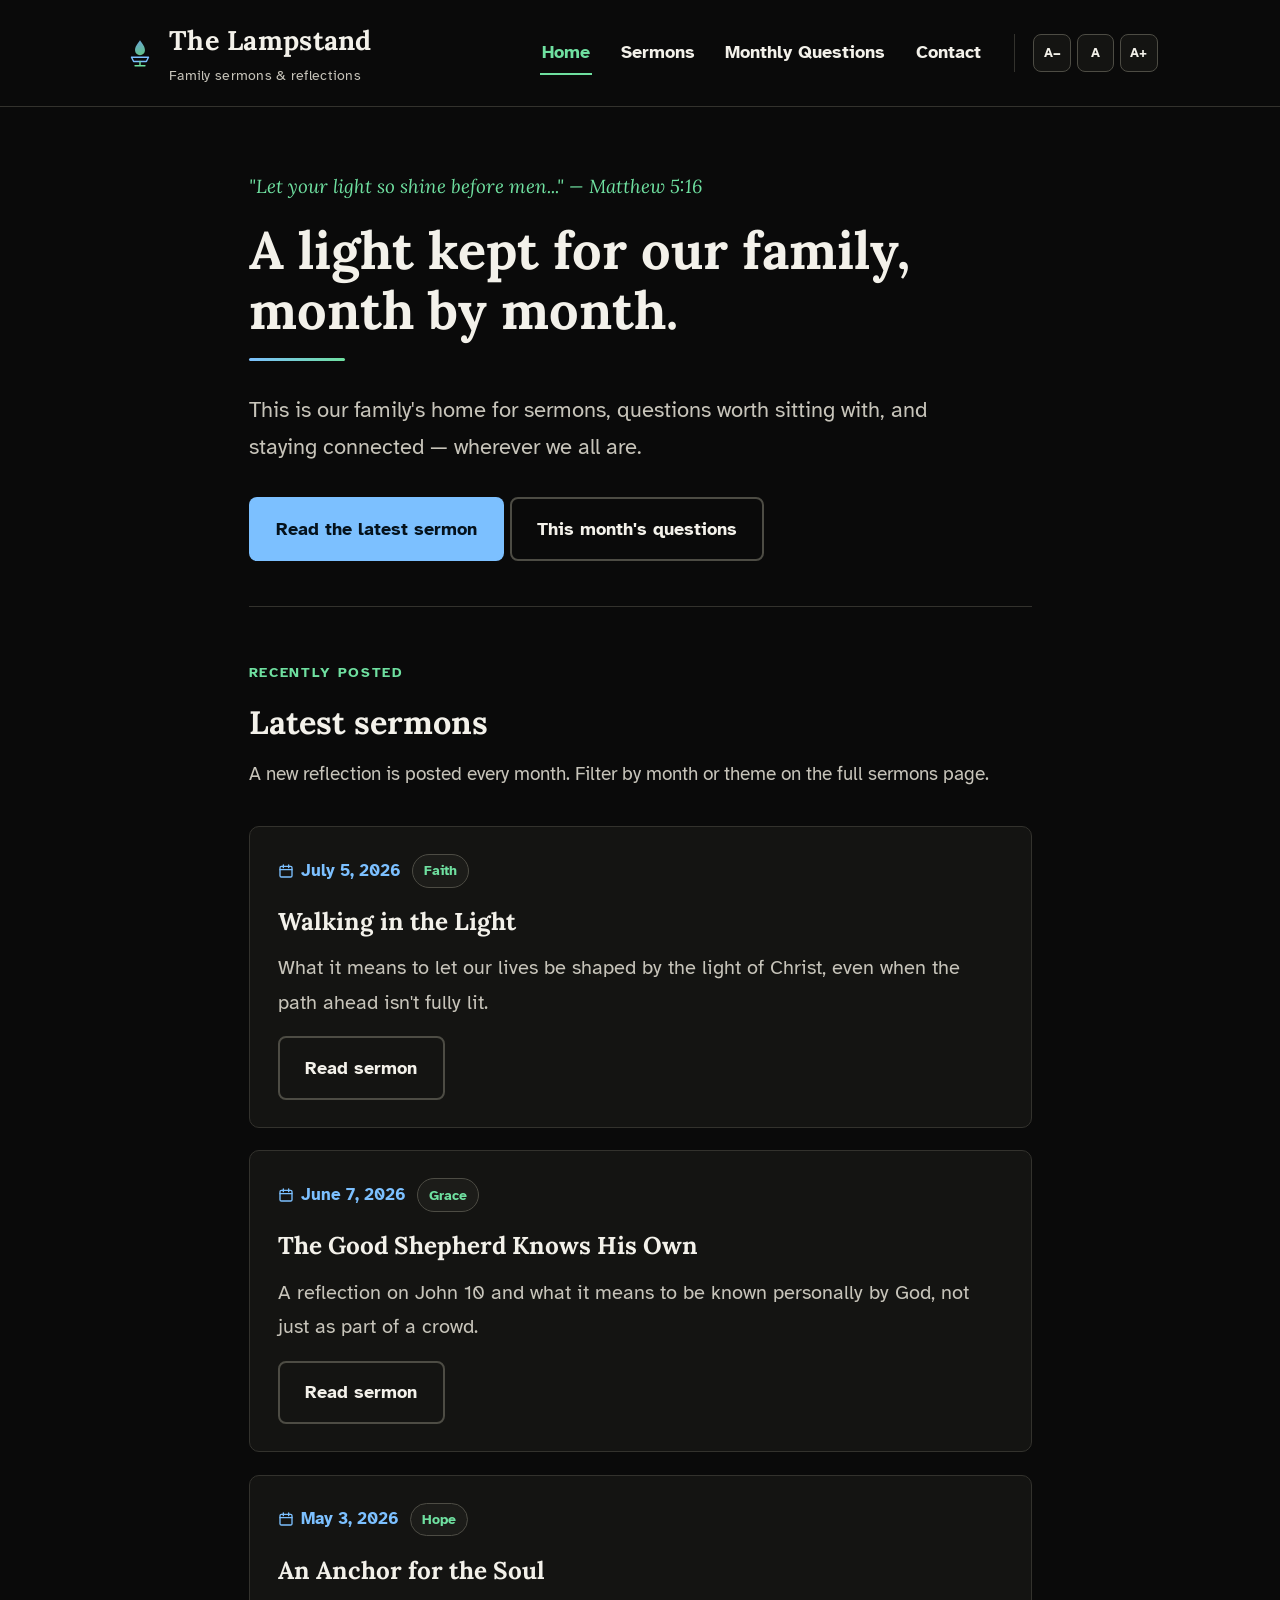
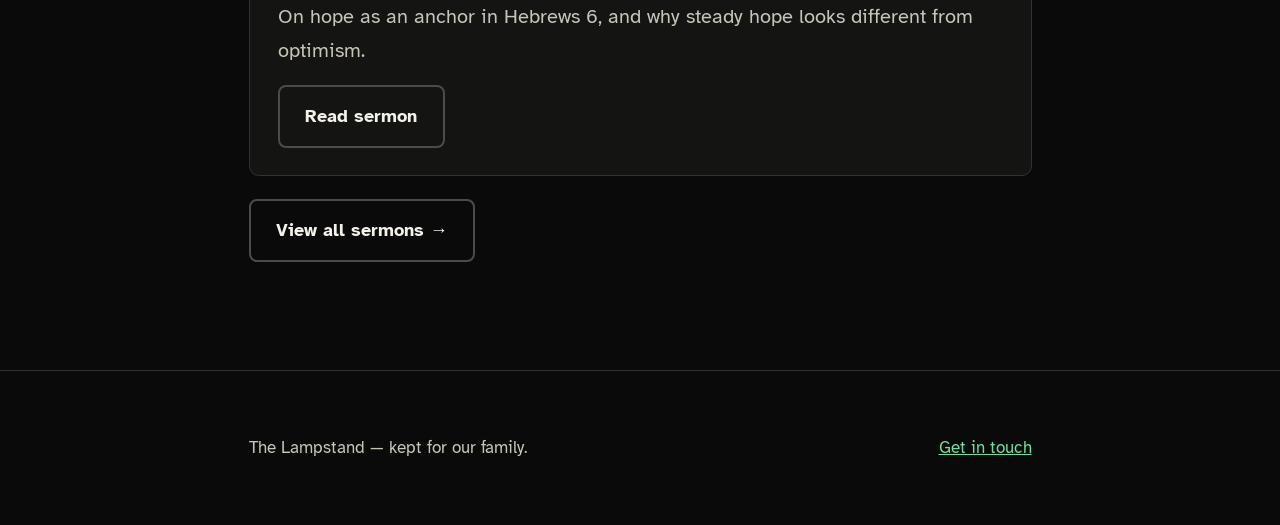
==== index.html @ 85ec052c "initial site" ====
<!DOCTYPE html>
<html lang="en">
<head>
<meta charset="UTF-8" />
<meta name="viewport" content="width=device-width, initial-scale=1.0" />
<title>The Lampstand — Family Sermons &amp; Reflections</title>
<meta name="description" content="Monthly family sermons, reflection questions, and a place to stay connected in faith together." />
<link rel="preconnect" href="https://fonts.googleapis.com">
<link rel="preconnect" href="https://fonts.gstatic.com" crossorigin>
<link href="https://fonts.googleapis.com/css2?family=Atkinson+Hyperlegible:ital,wght@0,400;0,700;1,400&family=Lora:ital,wght@0,500;0,600;0,700;1,600&display=swap" rel="stylesheet">
<link rel="stylesheet" href="styles.css" />
</head>
<body data-page="home">
<a href="#main" class="skip-link">Skip to main content</a>

<header class="site-header">
  <div class="header-inner">
    <a class="brand" href="index.html">
      <svg class="lamp-icon" viewBox="0 0 48 48" fill="none" aria-hidden="true">
        <path class="flame-glow" d="M24 6C20 12 17 15 17 20a7 7 0 0 0 14 0c0-5-3-8-7-14Z" fill="url(#flameGrad)"/>
        <path d="M12 30h24l-3 6H15l-3-6Z" stroke="#7cc0ff" stroke-width="2" stroke-linejoin="round"/>
        <path d="M24 36v6M17 42h14" stroke="#6fe0a0" stroke-width="2" stroke-linecap="round"/>
        <defs>
          <linearGradient id="flameGrad" x1="17" y1="6" x2="24" y2="27" gradientUnits="userSpaceOnUse">
            <stop stop-color="#7cc0ff"/>
            <stop offset="1" stop-color="#6fe0a0"/>
          </linearGradient>
        </defs>
      </svg>
      <span>
        <span class="brand-name">The Lampstand</span>
        <span class="brand-tagline">Family sermons &amp; reflections</span>
      </span>
    </a>

    <button class="nav-toggle" aria-expanded="false" aria-controls="site-nav">
      <span class="visually-hidden">Toggle menu</span>
      ☰ Menu
    </button>

    <nav class="site-nav" id="site-nav" aria-label="Main">
      <a href="index.html" aria-current="page">Home</a>
      <a href="sermons.html">Sermons</a>
      <a href="questions.html">Monthly Questions</a>
      <a href="contact.html">Contact</a>
      <div class="text-size-control" role="group" aria-label="Adjust text size">
        <button type="button" data-font-dec aria-label="Decrease text size">A−</button>
        <button type="button" data-font-reset aria-label="Reset text size">A</button>
        <button type="button" data-font-inc aria-label="Increase text size">A+</button>
      </div>
    </nav>
  </div>
</header>

<main id="main">
  <div class="wrap">
    <section class="hero">
      <p class="hero-verse">"Let your light so shine before men..." — Matthew 5:16</p>
      <h1>A light kept for our family, month by month.</h1>
      <hr class="rule" />
      <p class="lead">This is our family's home for sermons, questions worth sitting with, and staying connected — wherever we all are.</p>
      <a class="btn btn-primary" href="sermons.html">Read the latest sermon</a>
      <a class="btn btn-outline" href="questions.html">This month's questions</a>
    </section>
  </div>

  <div class="wrap">
    <section aria-labelledby="latest-heading">
      <p class="eyebrow">Recently posted</p>
      <h2 class="section-heading" id="latest-heading">Latest sermons</h2>
      <p class="section-sub">A new reflection is posted every month. Filter by month or theme on the full sermons page.</p>
      <div id="latest-sermons" class="card-list"></div>
      <a class="btn btn-outline" href="sermons.html">View all sermons →</a>
    </section>
  </div>
</main>

<footer class="site-footer">
  <div class="wrap">
    <p>The Lampstand — kept for our family.</p>
    <p><a href="contact.html">Get in touch</a></p>
  </div>
</footer>

<script src="data.js"></script>
<script src="script.js"></script>
</body>
</html>
---- styles.css ----
/* =========================================================
   THE LAMPSTAND — stylesheet
   Palette: near-black backdrop, warm-white text, blue + green accents.
   Built for readability: large type, high contrast, visible focus.
   ========================================================= */

:root {
  /* Colors */
  --color-bg: #0a0a0a;
  --color-bg-elevated: #141412;
  --color-bg-elevated-2: #1c1c19;
  --color-text: #f3f1ea;
  --color-text-muted: #c7c4ba;
  --color-blue: #7cc0ff;
  --color-blue-dim: #4a90d9;
  --color-green: #6fe0a0;
  --color-green-dim: #3fae74;
  --color-border: #33322d;
  --color-border-strong: #4d4c44;
  --color-focus: #9fd6ff;

  /* Type */
  --font-display: 'Lora', Georgia, 'Times New Roman', serif;
  --font-body: 'Atkinson Hyperlegible', -apple-system, Segoe UI, Arial, sans-serif;

  /* Scalable base — adjusted by the text-size control via JS */
  --font-scale: 1;
  font-size: calc(18px * var(--font-scale));

  --max-width: 46rem;
  --radius: 10px;
}

* { box-sizing: border-box; }

html {
  scroll-behavior: smooth;
}

@media (prefers-reduced-motion: reduce) {
  html { scroll-behavior: auto; }
  * { animation-duration: 0.001ms !important; animation-iteration-count: 1 !important; transition-duration: 0.001ms !important; }
}

body {
  margin: 0;
  background: var(--color-bg);
  color: var(--color-text);
  font-family: var(--font-body);
  font-size: 1.125rem;
  line-height: 1.7;
  -webkit-font-smoothing: antialiased;
}

img { max-width: 100%; }

/* ---------- Skip link ---------- */
.skip-link {
  position: absolute;
  left: -999px;
  top: auto;
  background: var(--color-blue);
  color: #05121c;
  padding: 0.9rem 1.4rem;
  border-radius: 0 0 8px 0;
  font-weight: 700;
  z-index: 200;
}
.skip-link:focus {
  left: 0;
  top: 0;
}

/* ---------- Focus visibility (critical for accessibility) ---------- */
a:focus-visible,
button:focus-visible,
select:focus-visible,
input:focus-visible,
summary:focus-visible {
  outline: 3px solid var(--color-focus);
  outline-offset: 3px;
  border-radius: 4px;
}

/* ---------- Layout helpers ---------- */
.wrap {
  max-width: var(--max-width);
  margin: 0 auto;
  padding: 0 1.25rem;
}
.wrap--wide { max-width: 60rem; }

main { display: block; }

section { padding: 3rem 0; }

/* ---------- Header ---------- */
.site-header {
  border-bottom: 1px solid var(--color-border);
  background: var(--color-bg);
  position: sticky;
  top: 0;
  z-index: 100;
}
.header-inner {
  max-width: 60rem;
  margin: 0 auto;
  padding: 1rem 1.25rem;
  display: flex;
  align-items: center;
  justify-content: space-between;
  gap: 1rem;
  flex-wrap: wrap;
}

.brand {
  display: flex;
  align-items: center;
  gap: 0.7rem;
  text-decoration: none;
  color: var(--color-text);
}
.brand:hover .flame-glow { opacity: 1; }
.brand-name {
  font-family: var(--font-display);
  font-weight: 700;
  font-size: 1.5rem;
  letter-spacing: 0.01em;
}
.brand-tagline {
  display: block;
  font-family: var(--font-body);
  font-size: 0.78rem;
  font-weight: 400;
  color: var(--color-text-muted);
  letter-spacing: 0.02em;
}

.lamp-icon { width: 34px; height: 34px; flex-shrink: 0; }
.flame-glow {
  opacity: 0.85;
  transform-origin: 50% 100%;
  animation: flicker 3.4s ease-in-out infinite;
}
@keyframes flicker {
  0%, 100% { transform: scale(1) translateY(0); opacity: 0.85; }
  25% { transform: scale(1.04, 0.97) translateY(-0.3px); opacity: 1; }
  50% { transform: scale(0.97, 1.03) translateY(0.2px); opacity: 0.9; }
  75% { transform: scale(1.02, 0.98) translateY(-0.2px); opacity: 0.95; }
}

/* ---------- Nav ---------- */
.nav-toggle {
  display: none;
  background: transparent;
  border: 1px solid var(--color-border-strong);
  color: var(--color-text);
  border-radius: 8px;
  padding: 0.5rem 0.75rem;
  font-size: 1rem;
  cursor: pointer;
}

.site-nav {
  display: flex;
  align-items: center;
  gap: 1.5rem;
  flex-wrap: wrap;
}
.site-nav a {
  color: var(--color-text);
  text-decoration: none;
  font-weight: 700;
  font-size: 1rem;
  padding: 0.35rem 0.1rem;
  border-bottom: 2px solid transparent;
}
.site-nav a:hover,
.site-nav a[aria-current="page"] {
  border-bottom-color: var(--color-green);
  color: var(--color-green);
}

.text-size-control {
  display: flex;
  align-items: center;
  gap: 0.3rem;
  border-left: 1px solid var(--color-border);
  padding-left: 1rem;
  margin-left: 0.25rem;
}
.text-size-control button {
  background: var(--color-bg-elevated);
  border: 1px solid var(--color-border-strong);
  color: var(--color-text);
  width: 2.1rem;
  height: 2.1rem;
  border-radius: 8px;
  font-weight: 700;
  cursor: pointer;
  font-family: var(--font-body);
}
.text-size-control button:hover { border-color: var(--color-blue); color: var(--color-blue); }
.text-size-control span {
  font-size: 0.7rem;
  color: var(--color-text-muted);
  padding: 0 0.15rem;
}

@media (max-width: 720px) {
  .nav-toggle { display: inline-block; }
  .site-nav {
    display: none;
    width: 100%;
    flex-direction: column;
    align-items: stretch;
    gap: 0;
    border-top: 1px solid var(--color-border);
    margin-top: 1rem;
    padding-top: 0.75rem;
  }
  .site-nav.open { display: flex; }
  .site-nav a { padding: 0.75rem 0.25rem; border-bottom: 1px solid var(--color-border); }
  .text-size-control {
    border-left: none;
    border-top: 1px solid var(--color-border);
    padding-left: 0;
    padding-top: 0.75rem;
    margin-left: 0;
    margin-top: 0.5rem;
  }
}

/* ---------- Hero ---------- */
.hero {
  padding: 3.5rem 0 2.5rem;
  border-bottom: 1px solid var(--color-border);
}
.hero-verse {
  font-family: var(--font-display);
  font-style: italic;
  color: var(--color-green);
  font-size: 1.05rem;
  margin: 0 0 1rem;
}
.hero h1 {
  font-family: var(--font-display);
  font-size: clamp(2rem, 5vw, 2.9rem);
  line-height: 1.15;
  margin: 0 0 1rem;
}
.hero p.lead {
  font-size: 1.2rem;
  color: var(--color-text-muted);
  max-width: 40rem;
  margin: 0 0 1.75rem;
}
.rule {
  height: 3px;
  width: 96px;
  border: none;
  border-radius: 3px;
  background: linear-gradient(90deg, var(--color-blue), var(--color-green));
  margin: 0 0 1.75rem;
}

/* ---------- Buttons ---------- */
.btn {
  display: inline-flex;
  align-items: center;
  gap: 0.5rem;
  font-family: var(--font-body);
  font-weight: 700;
  font-size: 1rem;
  padding: 0.8rem 1.4rem;
  border-radius: 8px;
  text-decoration: none;
  border: 2px solid transparent;
  cursor: pointer;
}
.btn-primary {
  background: var(--color-blue);
  color: #05121c;
}
.btn-primary:hover { background: #97ceff; }
.btn-outline {
  background: transparent;
  border-color: var(--color-border-strong);
  color: var(--color-text);
}
.btn-outline:hover { border-color: var(--color-green); color: var(--color-green); }

/* ---------- Section headings ---------- */
.section-heading {
  font-family: var(--font-display);
  font-size: 1.8rem;
  margin: 0 0 0.4rem;
}
.section-sub {
  color: var(--color-text-muted);
  margin: 0 0 2rem;
  font-size: 1.05rem;
}
.eyebrow {
  text-transform: uppercase;
  letter-spacing: 0.12em;
  font-size: 0.78rem;
  font-weight: 700;
  color: var(--color-green);
  margin: 0 0 0.6rem;
}

/* ---------- Cards ---------- */
.card {
  background: var(--color-bg-elevated);
  border: 1px solid var(--color-border);
  border-radius: var(--radius);
  padding: 1.5rem 1.6rem;
  margin-bottom: 1.25rem;
}
.card-list { display: flex; flex-direction: column; }

.sermon-card h3 {
  font-family: var(--font-display);
  font-size: 1.35rem;
  margin: 0 0 0.5rem;
}
.sermon-card h3 a {
  color: var(--color-text);
  text-decoration: none;
}
.sermon-card h3 a:hover { color: var(--color-blue); text-decoration: underline; }

.meta-row {
  display: flex;
  flex-wrap: wrap;
  gap: 0.6rem;
  align-items: center;
  margin-bottom: 0.75rem;
  font-size: 0.92rem;
  color: var(--color-text-muted);
}
.meta-date {
  display: inline-flex;
  align-items: center;
  gap: 0.4rem;
  color: var(--color-blue);
  font-weight: 700;
}
.theme-tag {
  display: inline-block;
  background: var(--color-bg-elevated-2);
  border: 1px solid var(--color-border-strong);
  color: var(--color-green);
  font-weight: 700;
  font-size: 0.8rem;
  padding: 0.2rem 0.6rem;
  border-radius: 999px;
}
.sermon-card p { margin: 0 0 0.9rem; color: var(--color-text-muted); }

/* ---------- Filters ---------- */
.filters {
  display: flex;
  gap: 1rem;
  flex-wrap: wrap;
  align-items: flex-end;
  margin-bottom: 2rem;
  padding: 1.25rem;
  background: var(--color-bg-elevated);
  border: 1px solid var(--color-border);
  border-radius: var(--radius);
}
.field { display: flex; flex-direction: column; gap: 0.35rem; }
.field label { font-size: 0.85rem; font-weight: 700; color: var(--color-text-muted); }
select {
  background: var(--color-bg);
  color: var(--color-text);
  border: 1px solid var(--color-border-strong);
  border-radius: 8px;
  padding: 0.6rem 0.8rem;
  font-family: var(--font-body);
  font-size: 1rem;
  min-width: 11rem;
}
.filters .btn { align-self: flex-end; }
.result-count { color: var(--color-text-muted); margin: -0.5rem 0 1.5rem; font-size: 0.95rem; }

/* ---------- Sermon detail (reading view) ---------- */
.sermon-detail {
  border: 1px solid var(--color-border);
  background: var(--color-bg-elevated);
  border-radius: var(--radius);
  padding: 2rem;
  margin-bottom: 2.5rem;
}
.sermon-detail h2 {
  font-family: var(--font-display);
  font-size: 1.9rem;
  margin: 0.25rem 0 0.75rem;
}
.sermon-detail .body-text p { margin: 0 0 1.1rem; }
.sermon-detail .body-text { font-size: 1.12rem; }
.back-link {
  display: inline-flex;
  align-items: center;
  gap: 0.4rem;
  color: var(--color-blue);
  text-decoration: none;
  font-weight: 700;
  margin-bottom: 1.5rem;
}
.back-link:hover { text-decoration: underline; }

/* ---------- Questions page ---------- */
.month-group { margin-bottom: 2.5rem; }
.month-title {
  font-family: var(--font-display);
  font-size: 1.5rem;
  border-bottom: 1px solid var(--color-border);
  padding-bottom: 0.6rem;
  margin-bottom: 1.25rem;
}
.question-card { }
.question-card p.q-text { font-size: 1.15rem; font-weight: 700; margin: 0 0 0.9rem; }
.answer-box {
  border-top: 1px dashed var(--color-border-strong);
  margin-top: 0.9rem;
  padding-top: 0.9rem;
}
.answer-box p { margin: 0; color: var(--color-text); }
.reveal-btn {
  background: transparent;
  border: 2px solid var(--color-green-dim);
  color: var(--color-green);
  font-weight: 700;
  padding: 0.55rem 1rem;
  border-radius: 8px;
  cursor: pointer;
  font-family: var(--font-body);
  font-size: 0.95rem;
}
.reveal-btn:hover { background: var(--color-green); color: #05170f; }
.locked-note {
  display: flex;
  align-items: center;
  gap: 0.5rem;
  color: var(--color-text-muted);
  font-size: 0.95rem;
  font-style: italic;
}

/* ---------- Contact page ---------- */
.contact-card {
  text-align: left;
}
.contact-methods { display: flex; flex-direction: column; gap: 1rem; margin-top: 1.5rem; }
.contact-method {
  display: flex;
  align-items: center;
  gap: 1rem;
  padding: 1.1rem 1.3rem;
  border: 1px solid var(--color-border);
  border-radius: var(--radius);
  background: var(--color-bg-elevated);
}
.contact-method svg { flex-shrink: 0; }
.contact-method a { color: var(--color-blue); font-weight: 700; font-size: 1.1rem; text-decoration: none; }
.contact-method a:hover { text-decoration: underline; }
.contact-method .desc { color: var(--color-text-muted); font-size: 0.92rem; margin-top: 0.15rem; }

/* ---------- Footer ---------- */
.site-footer {
  border-top: 1px solid var(--color-border);
  margin-top: 3rem;
  padding: 2.5rem 0;
  color: var(--color-text-muted);
  font-size: 0.95rem;
}
.site-footer .wrap { display: flex; justify-content: space-between; flex-wrap: wrap; gap: 1rem; align-items: center; }
.site-footer a { color: var(--color-green); }

/* ---------- Empty state ---------- */
.empty-state {
  text-align: center;
  padding: 3rem 1.5rem;
  color: var(--color-text-muted);
  border: 1px dashed var(--color-border-strong);
  border-radius: var(--radius);
}

/* ---------- Utility ---------- */
.visually-hidden {
  position: absolute !important;
  width: 1px; height: 1px;
  overflow: hidden;
  clip: rect(0,0,0,0);
  white-space: nowrap;
}
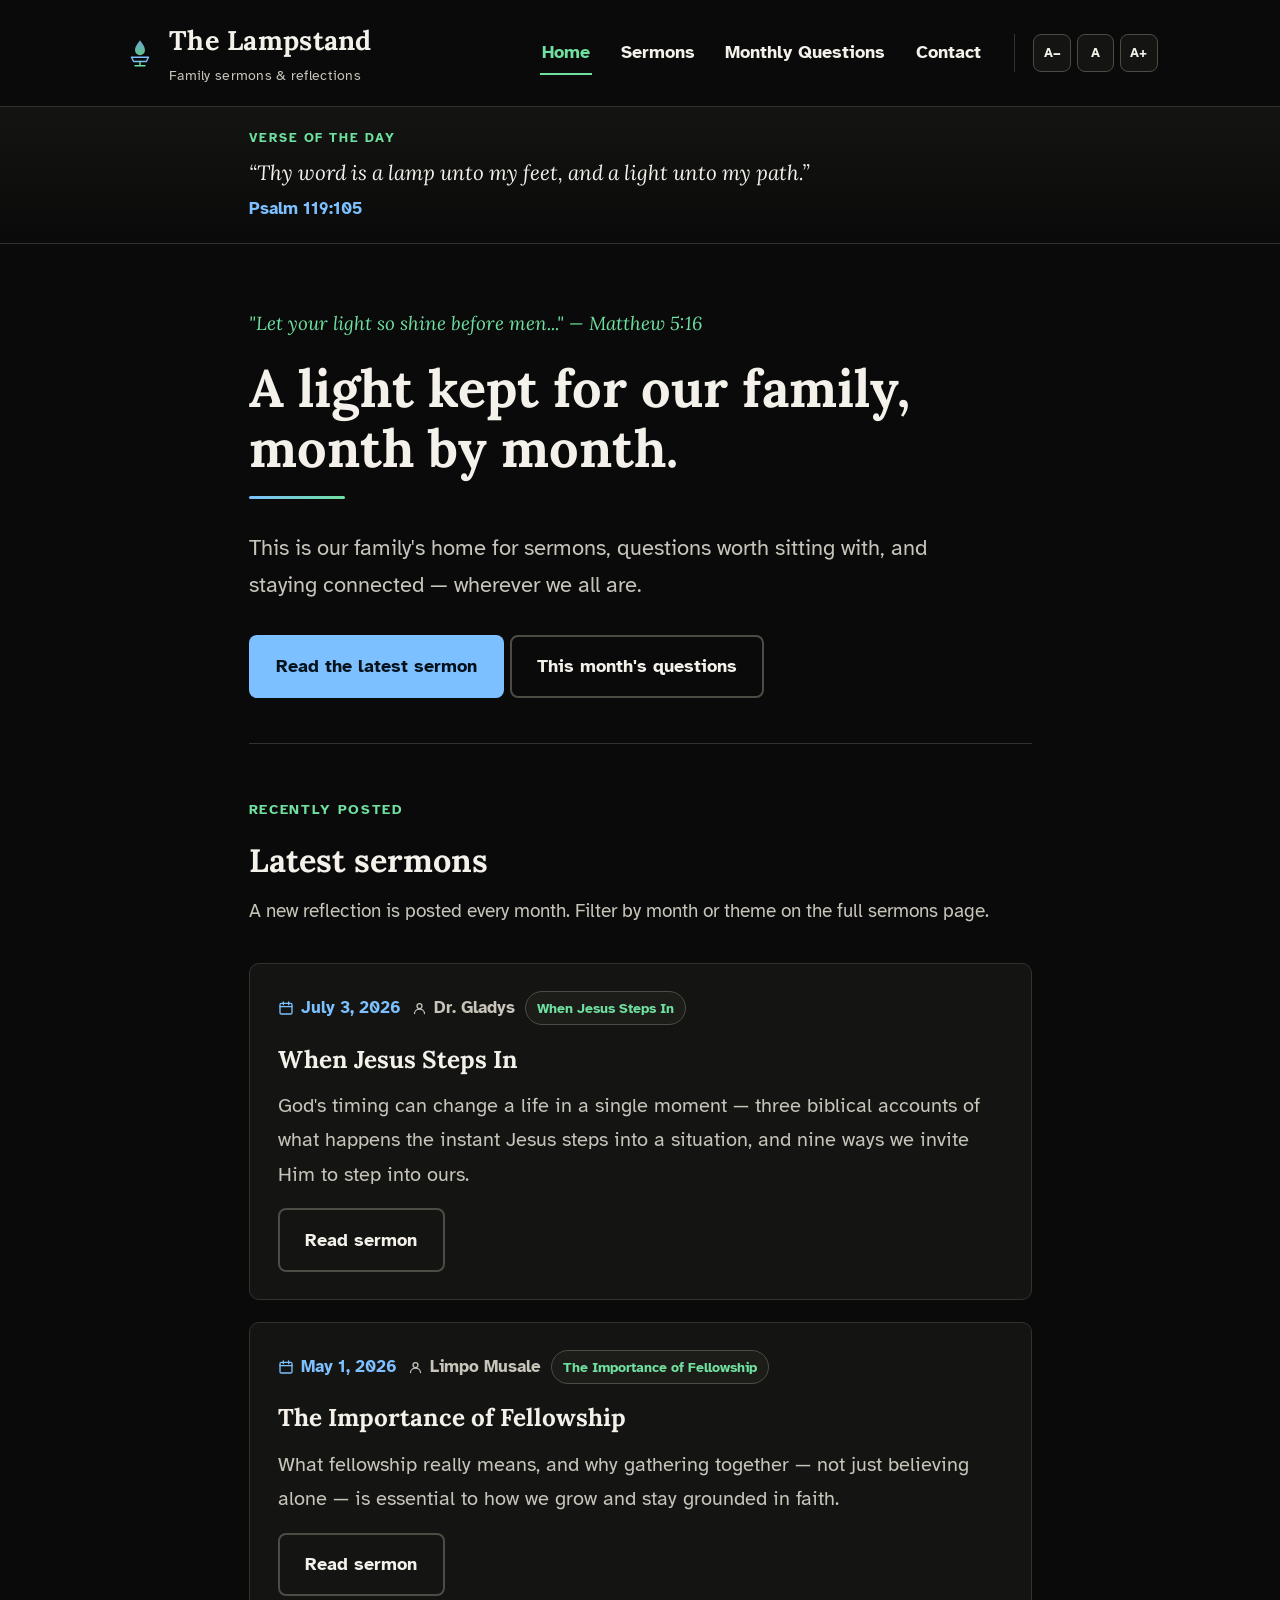
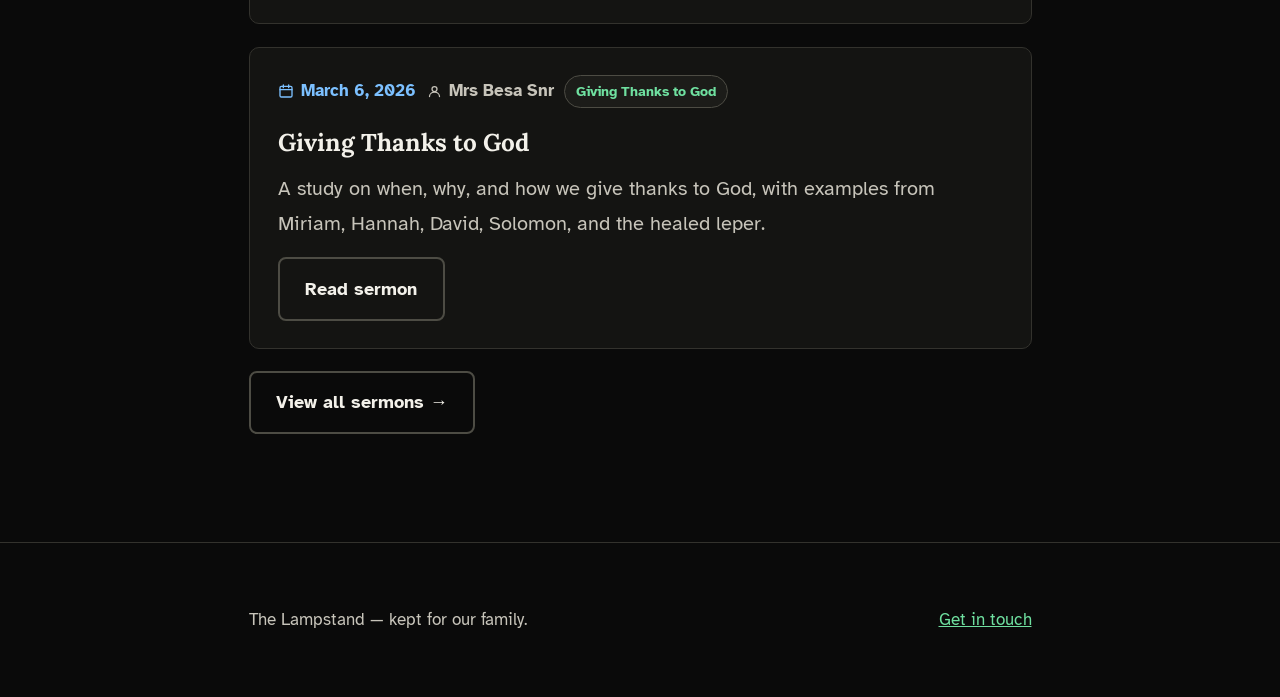
==== commit 0d95c17c: "verse of the day update and sermon updates" ====
--- a/index.html
+++ b/index.html
@@ -52,6 +52,12 @@
   </div>
 </header>
 
+<div class="verse-banner">
+  <div class="wrap" id="verse-of-day" aria-live="polite">
+    <!-- filled by script.js -->
+  </div>
+</div>
+
 <main id="main">
   <div class="wrap">
     <section class="hero">
--- a/styles.css
+++ b/styles.css
@@ -231,6 +231,38 @@
   }
 }
 
+/* ---------- Verse of the day ---------- */
+.verse-banner {
+  border-bottom: 1px solid var(--color-border);
+  background: linear-gradient(180deg, var(--color-bg-elevated), var(--color-bg));
+}
+.verse-banner .wrap {
+  padding-top: 1.1rem;
+  padding-bottom: 1.1rem;
+}
+.verse-label {
+  text-transform: uppercase;
+  letter-spacing: 0.12em;
+  font-size: 0.72rem;
+  font-weight: 700;
+  color: var(--color-green);
+  margin: 0 0 0.35rem;
+}
+.verse-text {
+  font-family: var(--font-display);
+  font-style: italic;
+  font-size: 1.15rem;
+  color: var(--color-text);
+  margin: 0 0 0.3rem;
+  max-width: 42rem;
+}
+.verse-ref {
+  color: var(--color-blue);
+  font-weight: 700;
+  font-size: 0.92rem;
+  margin: 0;
+}
+
 /* ---------- Hero ---------- */
 .hero {
   padding: 3.5rem 0 2.5rem;
@@ -357,7 +389,51 @@
   padding: 0.2rem 0.6rem;
   border-radius: 999px;
 }
+.meta-preacher {
+  display: inline-flex;
+  align-items: center;
+  gap: 0.35rem;
+  color: var(--color-text-muted);
+  font-weight: 700;
+}
 .sermon-card p { margin: 0 0 0.9rem; color: var(--color-text-muted); }
+
+.scripture-box {
+  border: 1px solid var(--color-border-strong);
+  background: var(--color-bg-elevated-2);
+  border-radius: 8px;
+  padding: 1rem 1.25rem;
+  margin: 0.5rem 0 1.75rem;
+}
+.scripture-box-label {
+  text-transform: uppercase;
+  letter-spacing: 0.1em;
+  font-size: 0.72rem;
+  font-weight: 700;
+  color: var(--color-blue);
+  margin: 0 0 0.3rem;
+}
+.scripture-box p:last-child { margin: 0; color: var(--color-text); }
+
+.body-text h4 {
+  font-family: var(--font-display);
+  color: var(--color-green);
+  font-size: 1.2rem;
+  margin: 1.75rem 0 0.85rem;
+}
+.body-text ul,
+.body-text ol {
+  margin: 0 0 1.2rem;
+  padding-left: 1.4rem;
+}
+.body-text li {
+  margin-bottom: 0.6rem;
+}
+.body-text .scripture-note {
+  color: var(--color-blue);
+  font-size: 0.95rem;
+  margin: -0.4rem 0 1.2rem;
+}
 
 /* ---------- Filters ---------- */
 .filters {
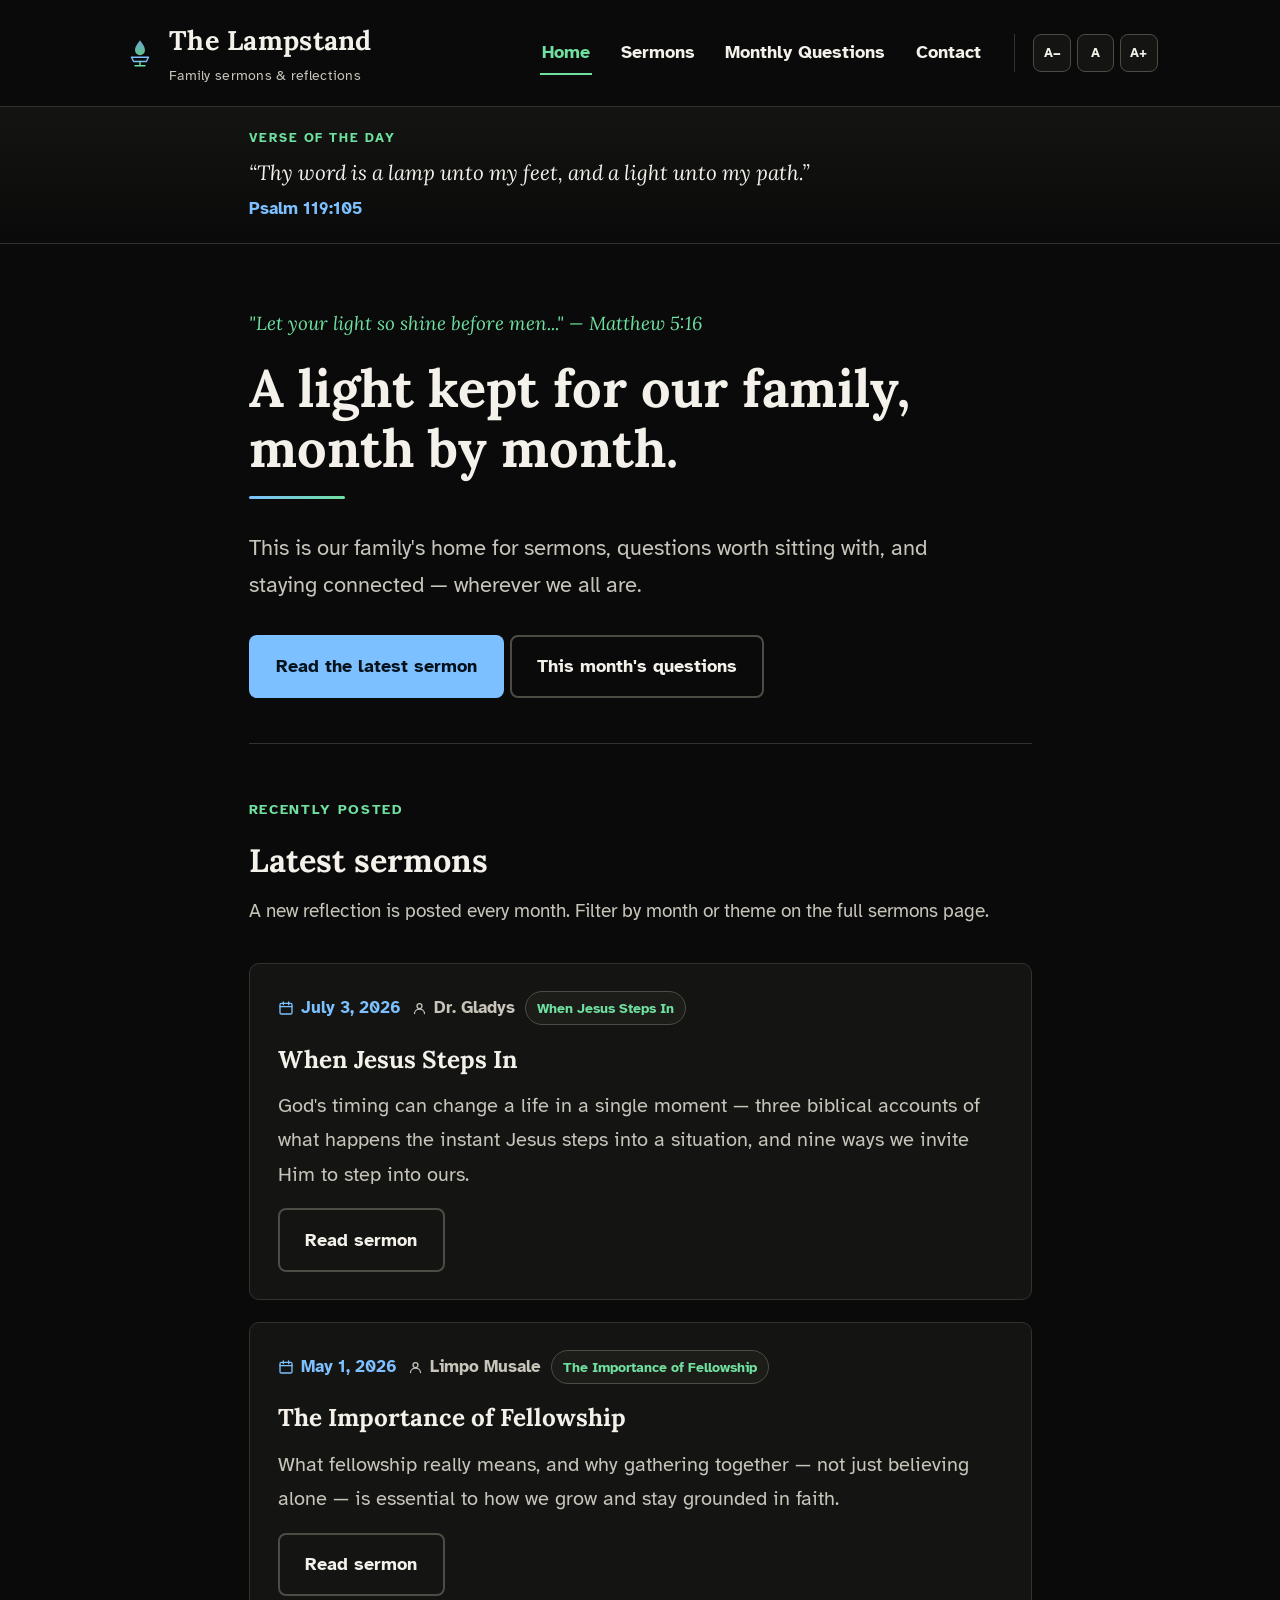
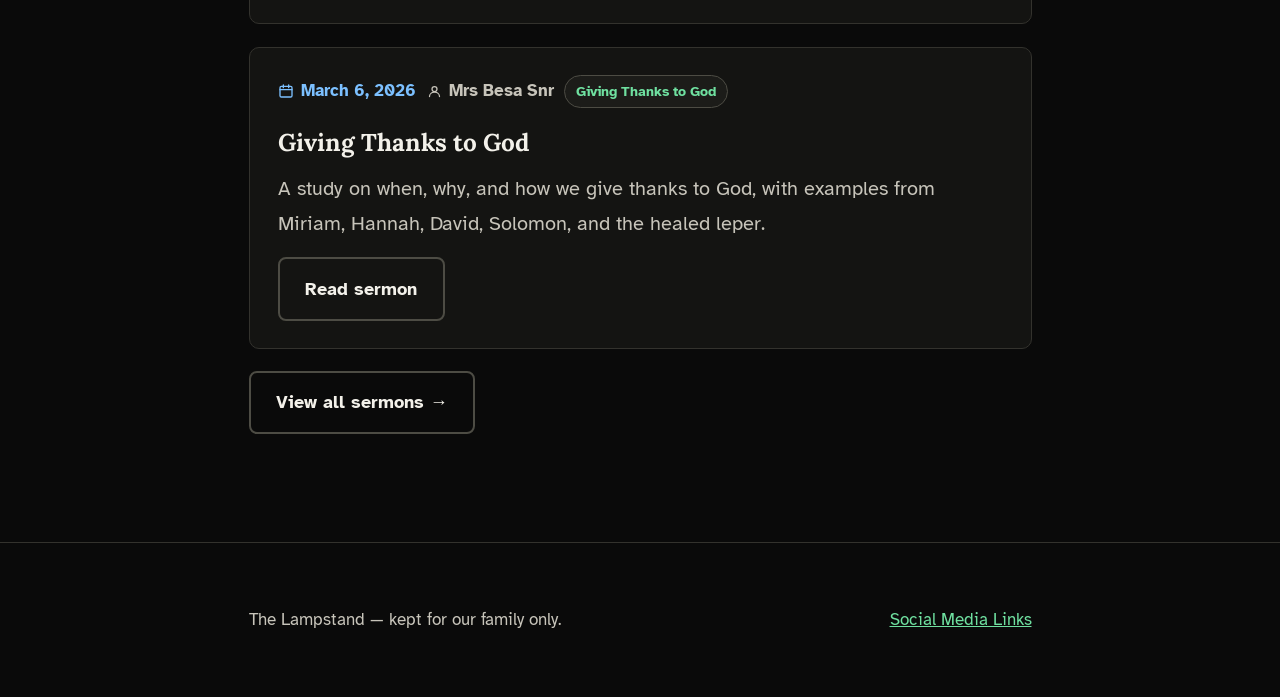
==== commit 93a0290c: "A few textual edits" ====
--- a/index.html
+++ b/index.html
@@ -83,8 +83,8 @@
 
 <footer class="site-footer">
   <div class="wrap">
-    <p>The Lampstand — kept for our family.</p>
-    <p><a href="contact.html">Get in touch</a></p>
+    <p>The Lampstand — kept for our family only.</p>
+    <p><a href="contact.html">Social Media Links</a></p>
   </div>
 </footer>
 
